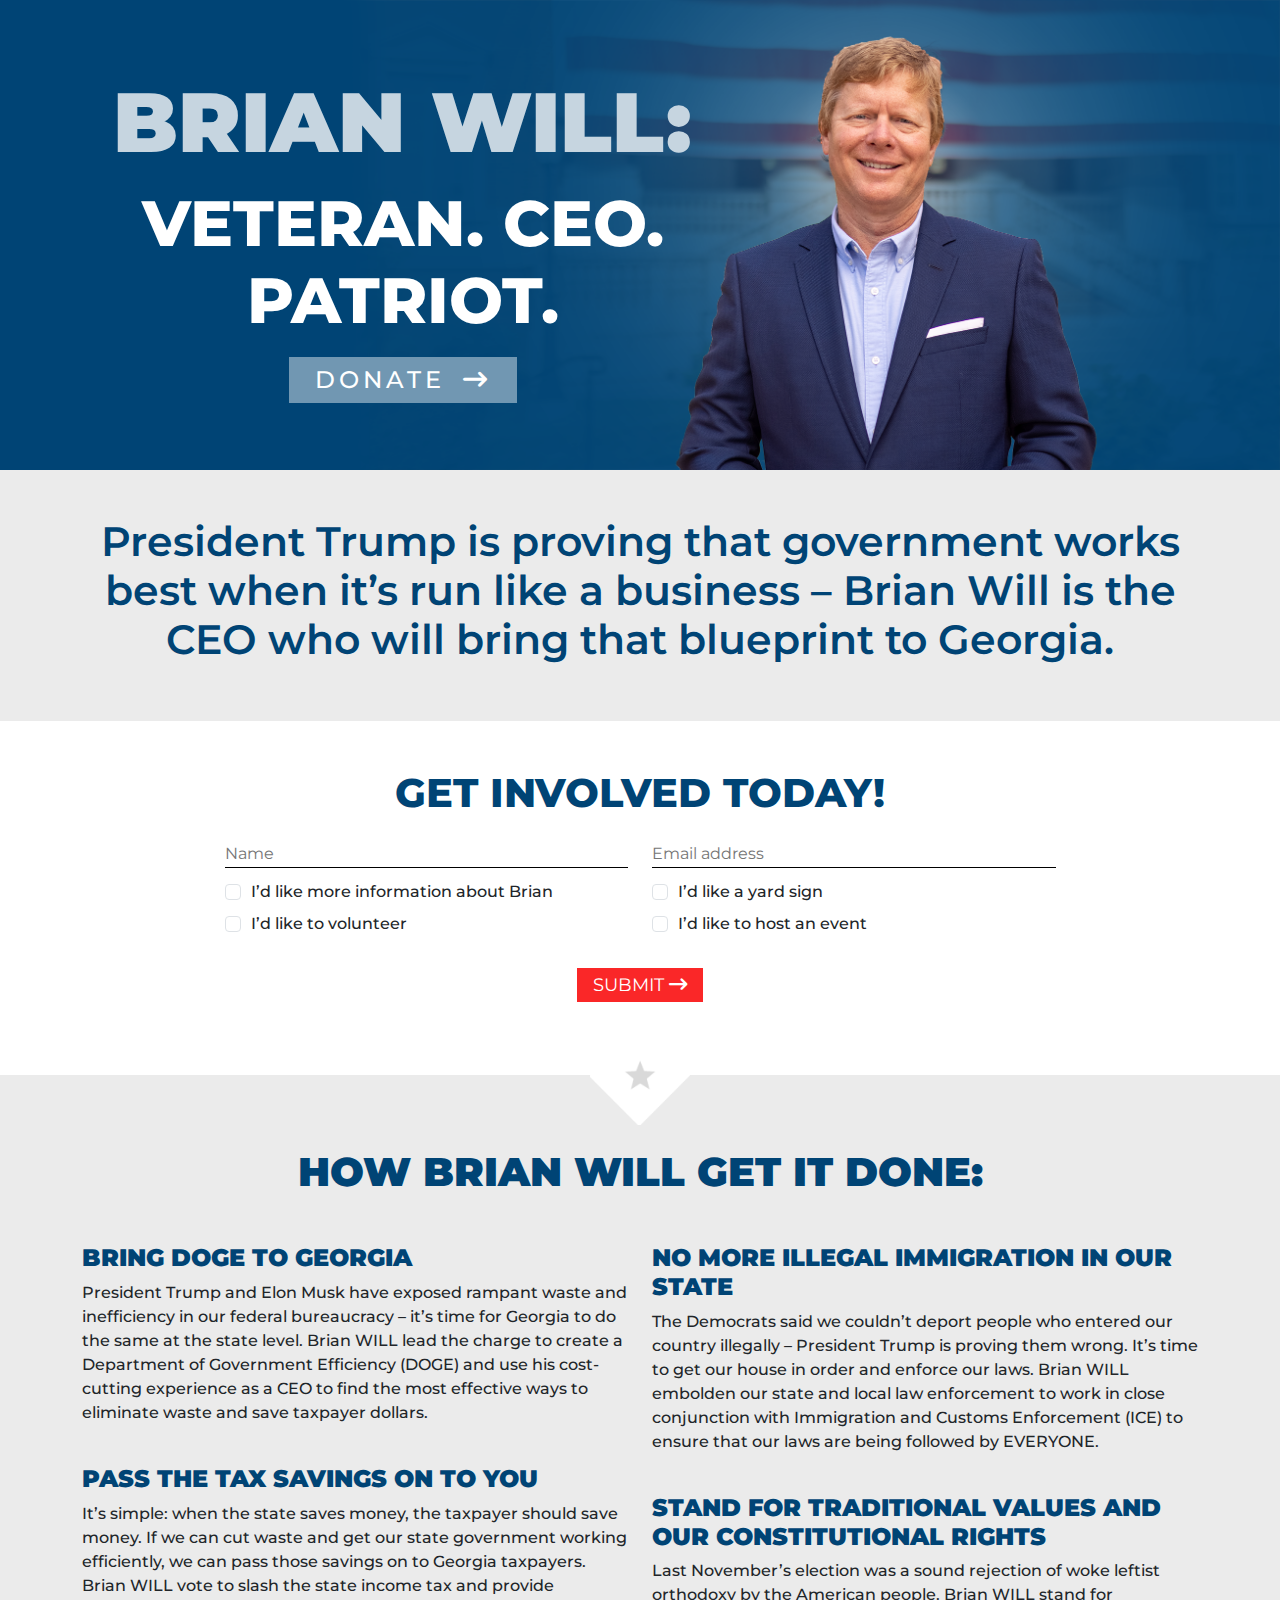
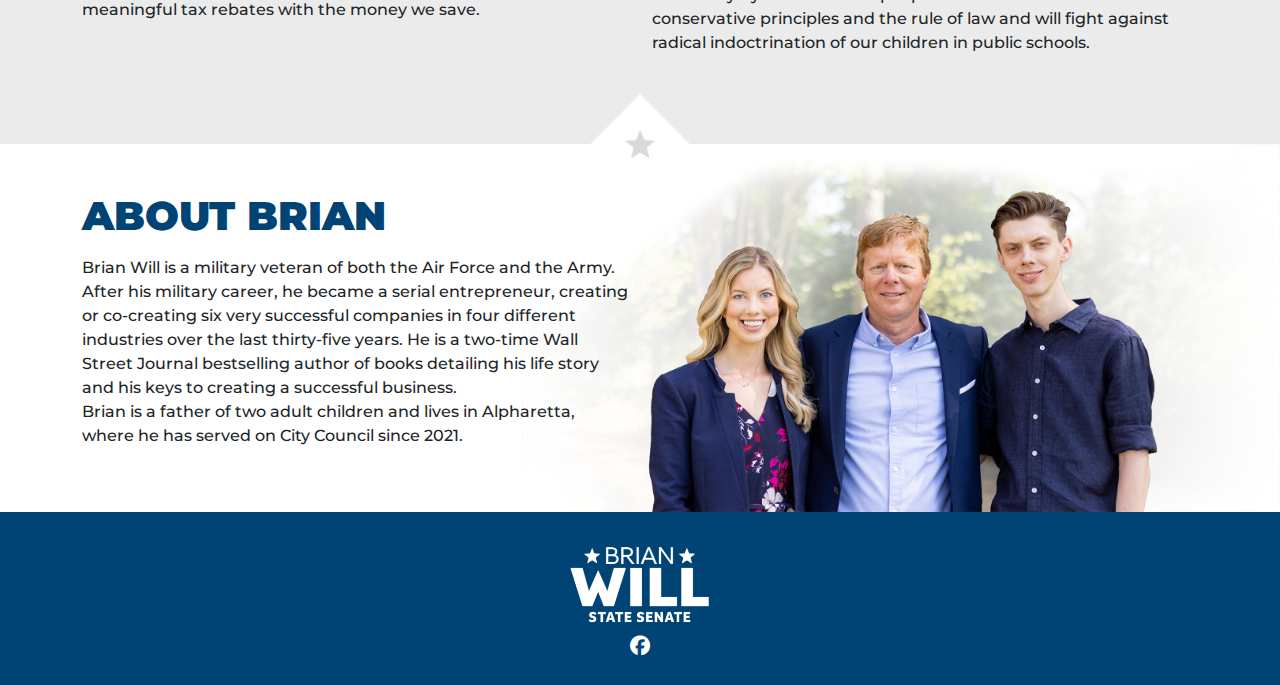
==== index.html @ 2a597604 "Add files via upload" ====
<!DOCTYPE html>
<html lang="en">

<head>

    <meta charset="UTF-8">
    <meta name="viewport" content="width=device-width, initial-scale=1.0">

    <link rel="stylesheet" href="https://cdnjs.cloudflare.com/ajax/libs/font-awesome/6.4.2/css/all.min.css">

    <title>Brian Will</title>

    <link rel="shortcut icon" href="images/brian-logo.png" type="image/png">
    <link href="https://cdn.jsdelivr.net/npm/bootstrap@5.3.0/dist/css/bootstrap.min.css" rel="stylesheet">
    <link rel="stylesheet" href="css/style.css">
</head>

<body>

    <section class="header">
        <div class="container py-5">
            <div class="row py-4">
                <div class="col-lg-7">
                    <h1 class="hero-heading-1">BRIAN WILL:</h1>
                    <h1 class="hero-heading-2">VETERAN. CEO. PATRIOT.</h1>
                    <a href="https://secure.anedot.com/will-for-georgia/donate" target="_blank"
                        class="donate-btn">DONATE <i class="fa-solid fa-arrow-right-long"></i></a>
                </div>
            </div>
        </div>
    </section>


    <section class="bg-light-gray">
        <div class="container py-5">
            <h2>President Trump is proving that government works best when it’s run like a business – Brian Will is the
                CEO who will bring that blueprint to Georgia.</h2>
        </div>
    </section>

    <!-- form section -->
    <div>
        <div class="container py-5">
            <h2 class="form-heading mb-4">GET INVOLVED TODAY!</h2>
            <div class="row">
                <div class="col-md-9 col-sm-11 mx-auto">
                    <form action="#">
                        <div class="row">
                            <div class="col-sm-6">
                                <input type="text" placeholder="Name" name="Name" class="input-text">
                            </div>
                            <div class="col-sm-6">
                                <input type="email" placeholder="Email address" name="Email" class="input-text">
                            </div>

                            <div class="col-sm-6">
                                <div class="mb-2 checkbox-wrapper">
                                    <input type="checkbox" class="form-check-input" id="information">
                                    <label class="form-check-label" for="information">I’d like more information about
                                        Brian</label>
                                </div>

                                <div class="mb-2 checkbox-wrapper">
                                    <input type="checkbox" class="form-check-input" id="volunteerCheck">
                                    <label class="form-check-label" for="volunteerCheck">I’d like to volunteer</label>
                                </div>

                            </div>

                            <div class="col-sm-6">
                                <div class="mb-2 checkbox-wrapper">
                                    <input type="checkbox" class="form-check-input" id="yardSignCheck">
                                    <label class="form-check-label" for="yardSignCheck">I’d like a yard sign</label>
                                </div>

                                <div class="mb-2 checkbox-wrapper">
                                    <input type="checkbox" class="form-check-input" id="hostEvent">
                                    <label class="form-check-label" for="hostEvent">I’d like to host an event</label>
                                </div>

                            </div>

                            <div class="col-12 mt-4 text-center">
                                <button type="submit" class="btn-red ">SUBMIT <i
                                        class="fa-solid fa-arrow-right-long"></i></button>
                            </div>
                        </div>
                    </form>
                </div>
            </div>
        </div>
    </div>

    <!-- star section -->
    <div class="star-section">
        <div class="container py-5">
            <div class="row">

                <div class="col-12">
                    <h1 class="text-center mb-5">HOW BRIAN WILL GET IT DONE:</h1>
                </div>

                <div class="col-sm-6">
                    <h2>BRING DOGE TO GEORGIA</h2>
                    <p>President Trump and Elon Musk have exposed rampant waste and inefficiency in our federal
                        bureaucracy – it’s time for Georgia to do the same at the state level. Brian WILL lead the
                        charge to create a Department of Government Efficiency (DOGE) and use his cost-cutting
                        experience as a CEO to find the most effective ways to eliminate waste and save taxpayer
                        dollars.</p>

                    <br>

                    <h2>PASS THE TAX SAVINGS ON TO YOU</h2>
                    <p>
                        It’s simple: when the state saves money, the taxpayer should save money. If we can cut waste and
                        get our state government working efficiently, we can pass those savings on to Georgia taxpayers.
                        Brian WILL vote to slash the state income tax and provide meaningful tax rebates with the money
                        we save.
                    </p>

                    <br class="d-block d-sm-none">
                </div>

                <div class="col-sm-6">
                    <h2>NO MORE ILLEGAL IMMIGRATION IN OUR STATE</h2>
                    <p>The Democrats said we couldn’t deport people who entered our country illegally – President Trump
                        is proving them wrong. It’s time to get our house in order and enforce our laws. Brian WILL
                        embolden our state and local law enforcement to work in close conjunction with Immigration and
                        Customs Enforcement (ICE) to ensure that our laws are being followed by EVERYONE.</p>

                    <br>

                    <h2>STAND FOR TRADITIONAL VALUES AND OUR CONSTITUTIONAL RIGHTS</h2>
                    <p>Last November’s election was a sound rejection of woke leftist orthodoxy by the American people.
                        Brian WILL stand for conservative principles and the rule of law and will fight against radical
                        indoctrination of our children in public schools.</p>
                </div>

            </div>
        </div>
    </div>


    <section class="about">
        <div class="container py-5">
            <div class="row">
                <div class="col-lg-6">
                    <h2 class="mb-3">ABOUT BRIAN</h2>
                    <p>Brian Will is a military veteran of both the Air Force and the Army. After his military career,
                        he became a serial entrepreneur, creating or co-creating six very successful companies in four
                        different industries over the last thirty-five years. He is a two-time Wall Street Journal
                        bestselling author of books detailing his life story and his keys to creating a successful
                        business.
                        <br>
                        Brian is a father of two adult children and lives in Alpharetta, where he has served on City
                        Council since 2021.
                    </p>
                </div>
            </div>
        </div>
    </section>


    <footer>
        <div class="container text-center py-4">
            <a href="index.html">
                <img src="images/brian-logo.png" alt="Logo" class="logo">
            </a>

            <br>
            <a href="https://www.facebook.com/brian.will.10/" target="_blank" class="fb-link">
                <i class="fa-brands fa-facebook"></i>
            </a>


        </div>
    </footer>

    <script src="https://cdn.jsdelivr.net/npm/bootstrap@5.3.0/dist/js/bootstrap.bundle.min.js"></script>


    <script id="ratufa_loader" src="https://www.ratufa.io/c/ld.js?f=xbkgie4b&n=n1.ratufa.io"></script>
    <style>
        .ratufa-popup-title{
            display: none !important;
        }
    </style>
</body>

</html>
---- css/style.css ----
@import url('https://fonts.googleapis.com/css2?family=Montserrat:ital,wght@0,100..900;1,100..900&display=swap');

* {
    box-sizing: border-box;
    -webkit-font-smoothing: antialiased;
    /* Fixes font rendering in Safari */
    -moz-osx-font-smoothing: grayscale;
}

/* General Styling */
body {
    font-family: "Montserrat", sans-serif;
    font-weight: 500;
    font-style: normal;
    margin: 0;
    padding: 0;
    box-sizing: border-box;
}


.header {
    background-color: #004475;
    background-image: url(../images/willflag.png);
    background-size: auto 100%;
    background-repeat: no-repeat;
    background-position-x: right;
    text-align: center;
}

.hero-heading-1 {
    color: #C6D5E0;
    font-size: 5.25rem;
    font-weight: 900;
    margin: 0;
    margin-bottom: 0.75rem;
}

.hero-heading-2 {
    color: #FFFFFF;
    font-size: 4rem;
    font-weight: 800;
    margin: 0;
    margin-bottom: 1.5rem;
}

.donate-btn {
    text-decoration: none;
    color: #fff;
    font-size: 1.5rem;
    background: #7197B2;
    border: 2px solid #7197B2;
    padding: 0.4rem 1.5rem;
    word-spacing: 0.5rem;
    letter-spacing: 0.25rem;
    transition: 0.2s;
}

.donate-btn:hover {
    background-color: #004475;
}

.bg-light-gray {
    background-color: #EBEBEB;
}

.bg-light-gray h2 {
    color: #004475;
    text-align: center;
    font-size: 2.55rem;
    font-weight: 600;
}

.form-heading {
    color: #004475;
    text-align: center;
    font-weight: 800;
    font-size: 2.5rem;
}

input.input-text {
    width: 100%;
    border: none;
    outline: none !important;
    box-shadow: none !important;
    border-bottom: 1px solid #000;
    border-radius: 0 !important;
    padding-left: 0;
    margin-bottom: 0.75rem;
}

.checkbox-wrapper{
    display: flex;
    gap: 10px;
}

.btn-red {
    text-decoration: none;
    color: #fff;
    font-size: 1.15rem;
    background: #FA2728;
    border: none !important;
    box-shadow: none !important;
    padding: 0.2rem 1rem;
    transition: 0.3s;
}


.star-section {
    background-color: #EBEBEB;
    position: relative;
    padding: 25px 0;
    margin: 25px 0;
}

.star-section::before {
    content: "";
    position: absolute;
    width: 100px;
    height: 100px;
    background-image: url(../images/star-icon.png);
    background-size: cover;
    top: -50px;
    left: 50%;
    transform: translateX(-50%);
}

.star-section::after {
    content: "";
    position: absolute;
    width: 100px;
    height: 100px;
    background-image: url(../images/star-icon.png);
    background-size: cover;
    bottom: -50px;
    left: 50%;
    transform: translateX(-50%);
}

.star-section h1,
.star-section h2 {
    color: #004475;
    font-weight: 900;
    font-size: 2.5rem;
}

.star-section h2 {
    font-size: 1.5rem;
}

.about {
    background-color: #fff;
    background-image: url(../images/willfamily.png);
    background-size: auto 100%;
    background-repeat: no-repeat;
    background-position-x: right;
    margin-top: -25px;
}

.about h2{
    color: #004475;
    font-weight: 900;
    font-size: 2.5rem;
}


footer{
    background-color: #004475;
}

.logo{
    width: 150px;
}

.fb-link{
    color: #fff;
    font-size: 1.25rem;
}


@media (max-width: 992px) {
    .header {
        background-color: #004475;
        background-image: url(../images/willflag-2.png);
        background-size: auto 110vw;
        background-repeat: no-repeat;
        background-position-x: 65%;
        background-position-y: bottom;
        text-align: center;
        height: 160vw;
    }

    .about {
        background-color: #fff;
        background-image: url(../images/willfamily.png);
        background-size: auto 70vw;
        background-repeat: no-repeat;
        background-position-x: 50%;
        background-position-y: bottom;
        margin-top: -25px;
        height: 95vw;
    }
}



@media (max-width: 767px) {
    .header {
        height: 185vw;
    }
    .hero-heading-2 {
        font-size: 8.1vw;
    }
    .hero-heading-1 {
        white-space: nowrap;
        font-size: 10vw;
    }
    .about {
        height: 115vw;
    }
    
    
}


@media (max-width: 576px) {
    .about {
        height: 140vw;
    }
}
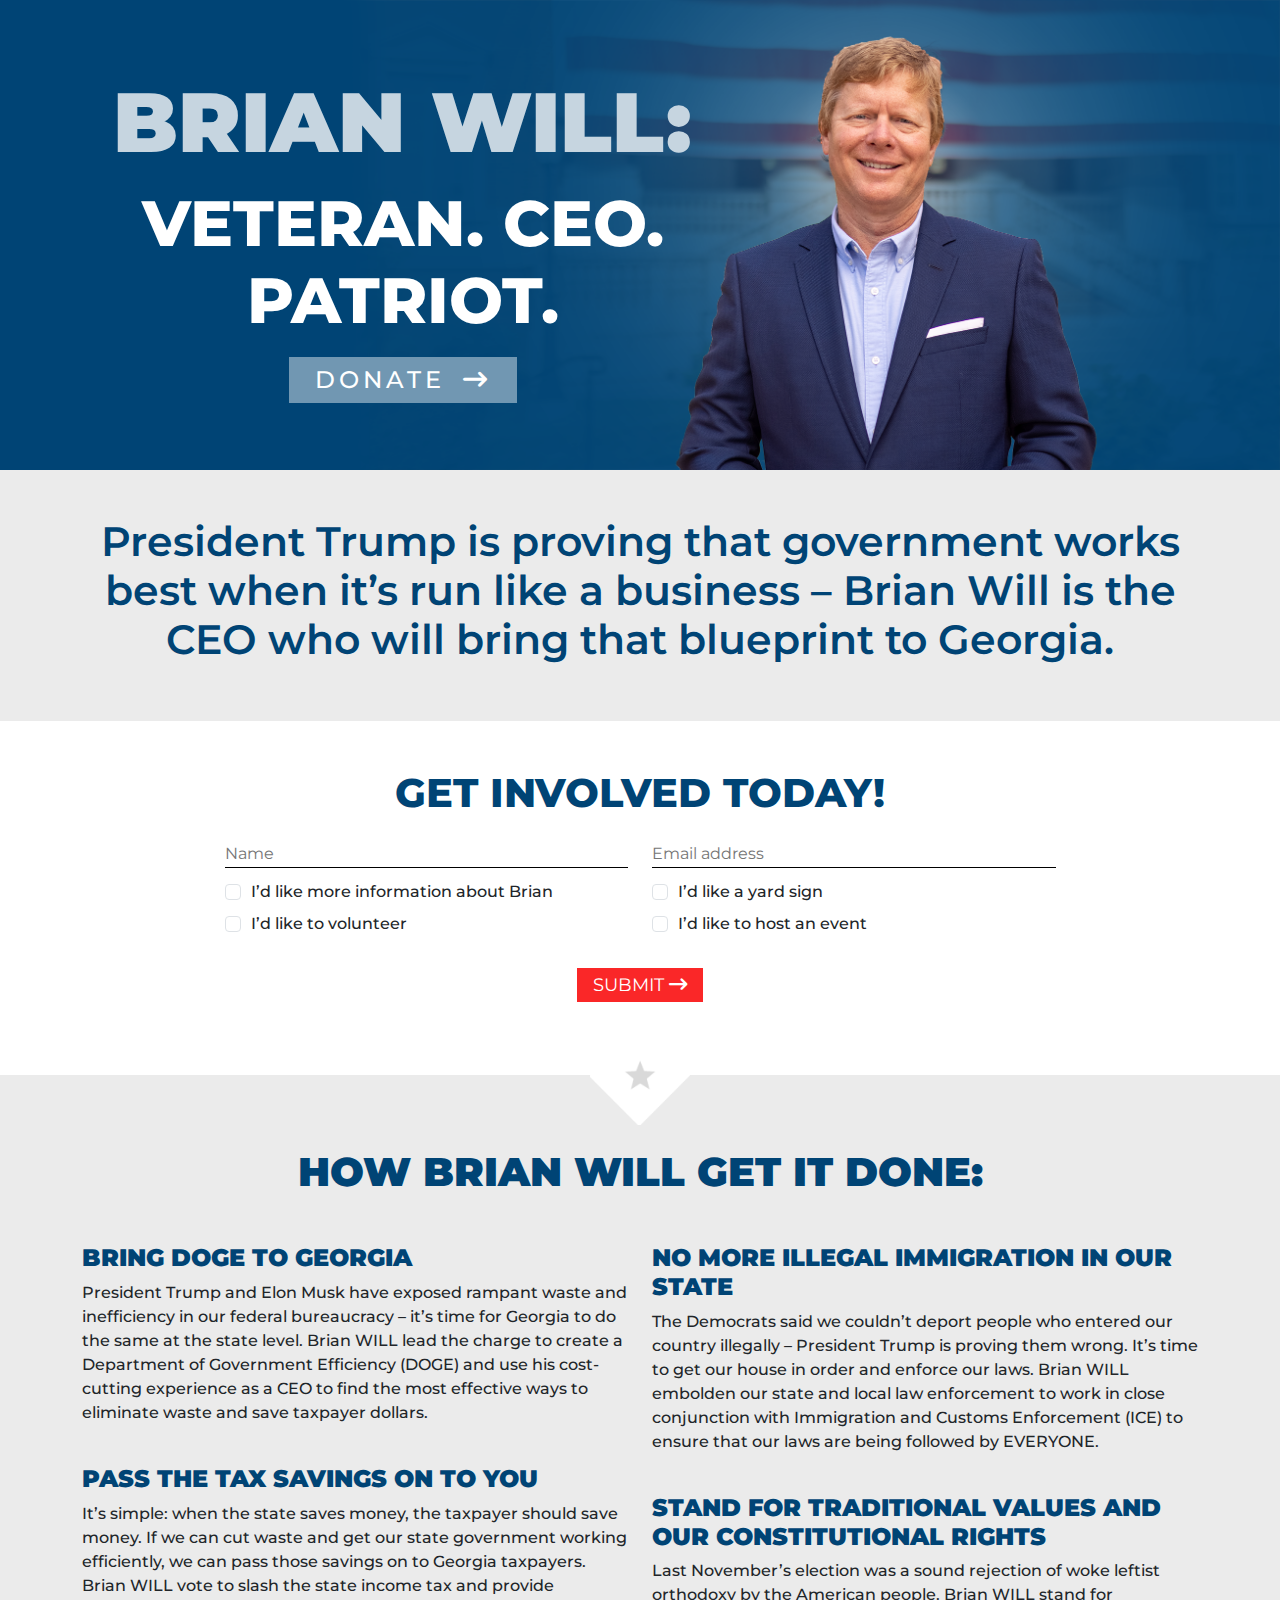
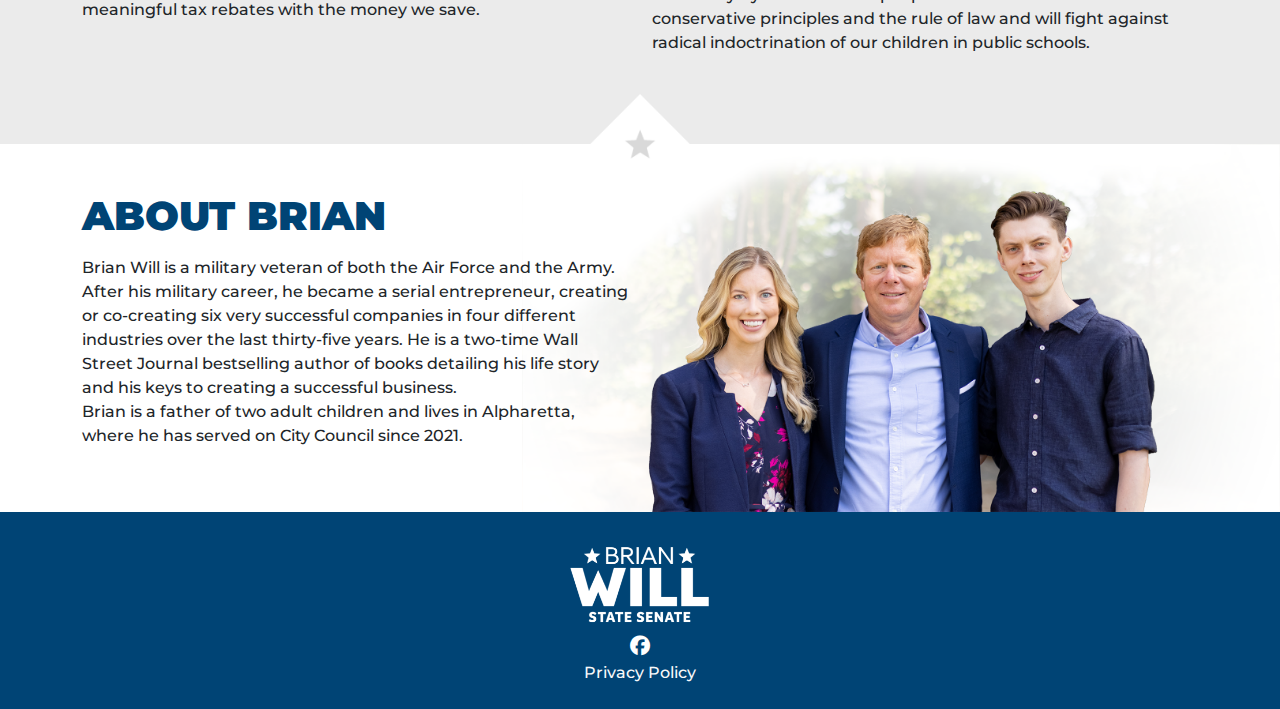
==== commit 6175ee60: "Update index.html" ====
--- a/index.html
+++ b/index.html
@@ -172,6 +172,10 @@
                 <i class="fa-brands fa-facebook"></i>
             </a>
 
+            <br>
+
+            <a href="privacy-policy.html" class="link-light text-decoration-none">Privacy Policy</a>
+
 
         </div>
     </footer>
@@ -187,4 +191,4 @@
     </style>
 </body>
 
-</html>+</html>
--- a/css/style.css
+++ b/css/style.css
@@ -226,4 +226,4 @@
     .about {
         height: 140vw;
     }
-}+}
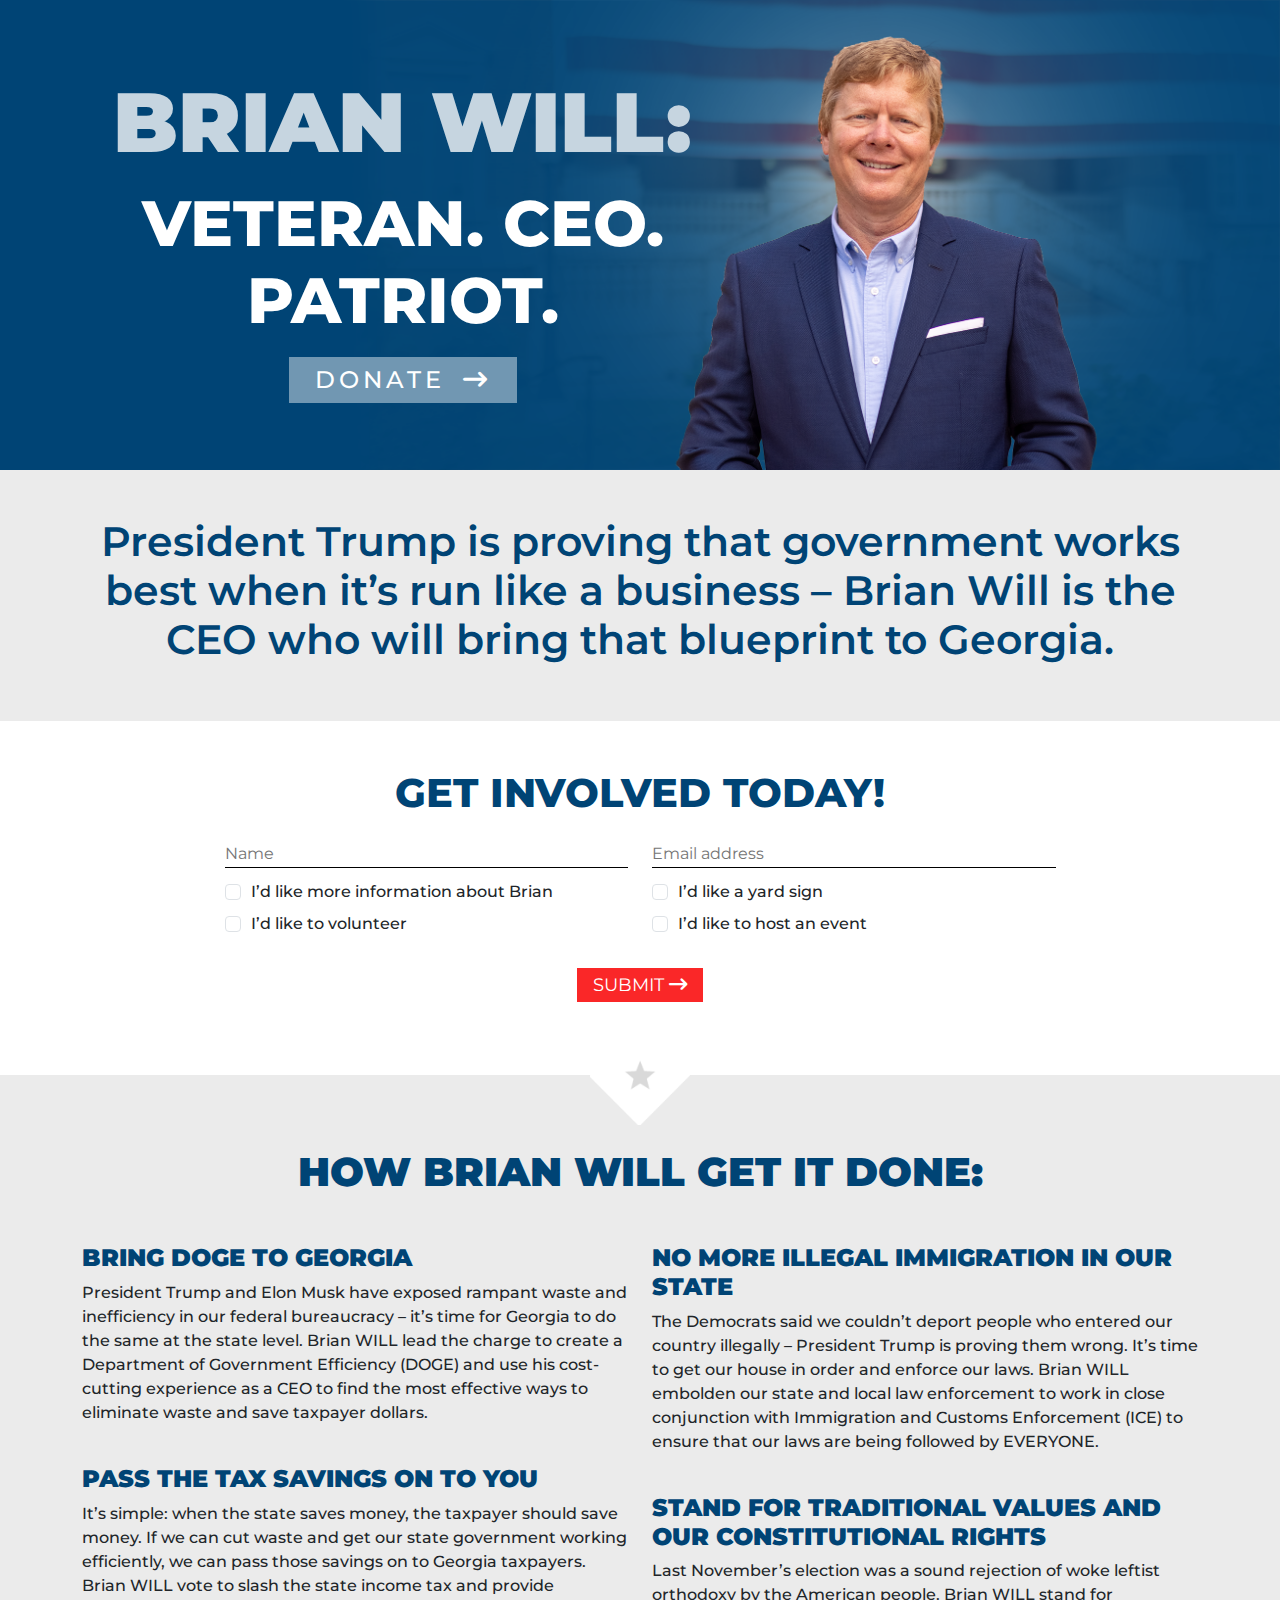
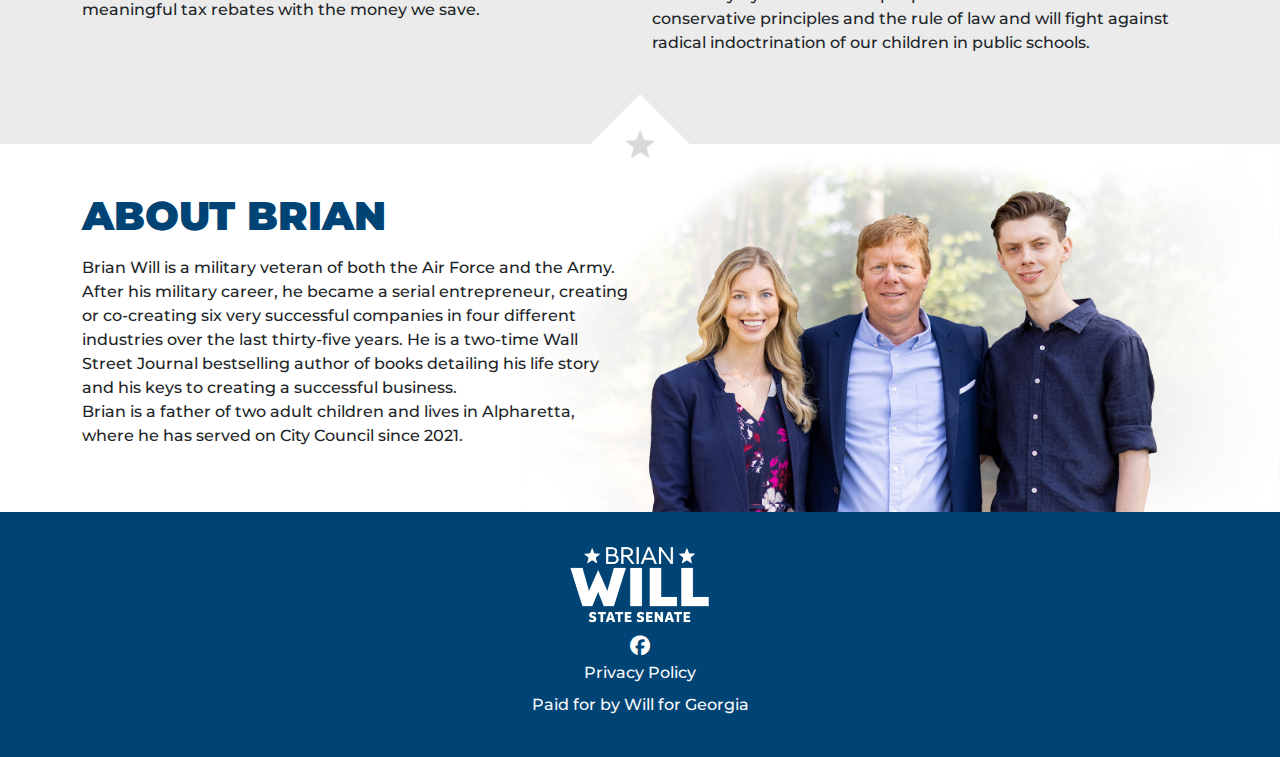
==== commit fbdf8f07: "Update index.html" ====
--- a/index.html
+++ b/index.html
@@ -168,15 +168,15 @@
             </a>
 
             <br>
-            <a href="https://www.facebook.com/brian.will.10/" target="_blank" class="fb-link">
+            <a href="https://www.facebook.com/willforgeorgia/" target="_blank" class="fb-link">
                 <i class="fa-brands fa-facebook"></i>
             </a>
 
             <br>
 
             <a href="privacy-policy.html" class="link-light text-decoration-none">Privacy Policy</a>
-
-
+            <br>
+            <p class="mt-2 link-light">Paid for by Will for Georgia</p>
         </div>
     </footer>
 
